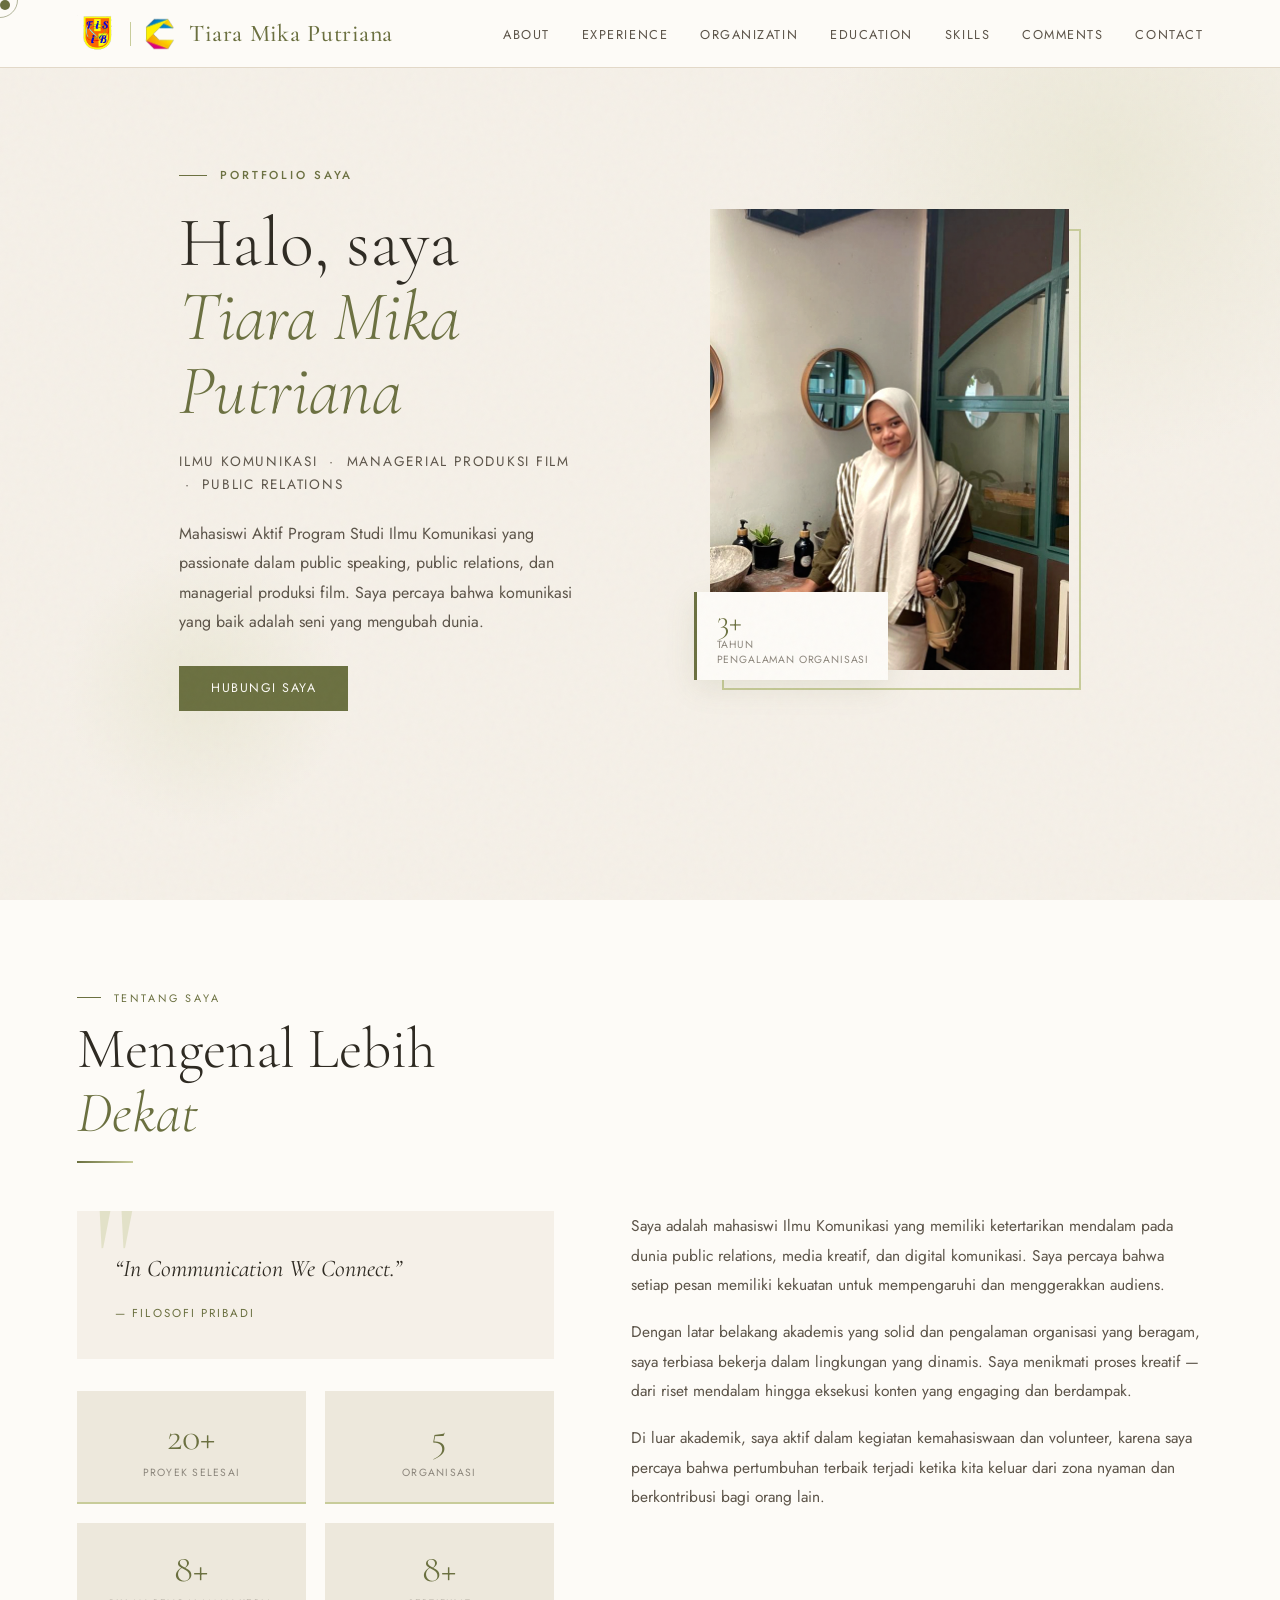
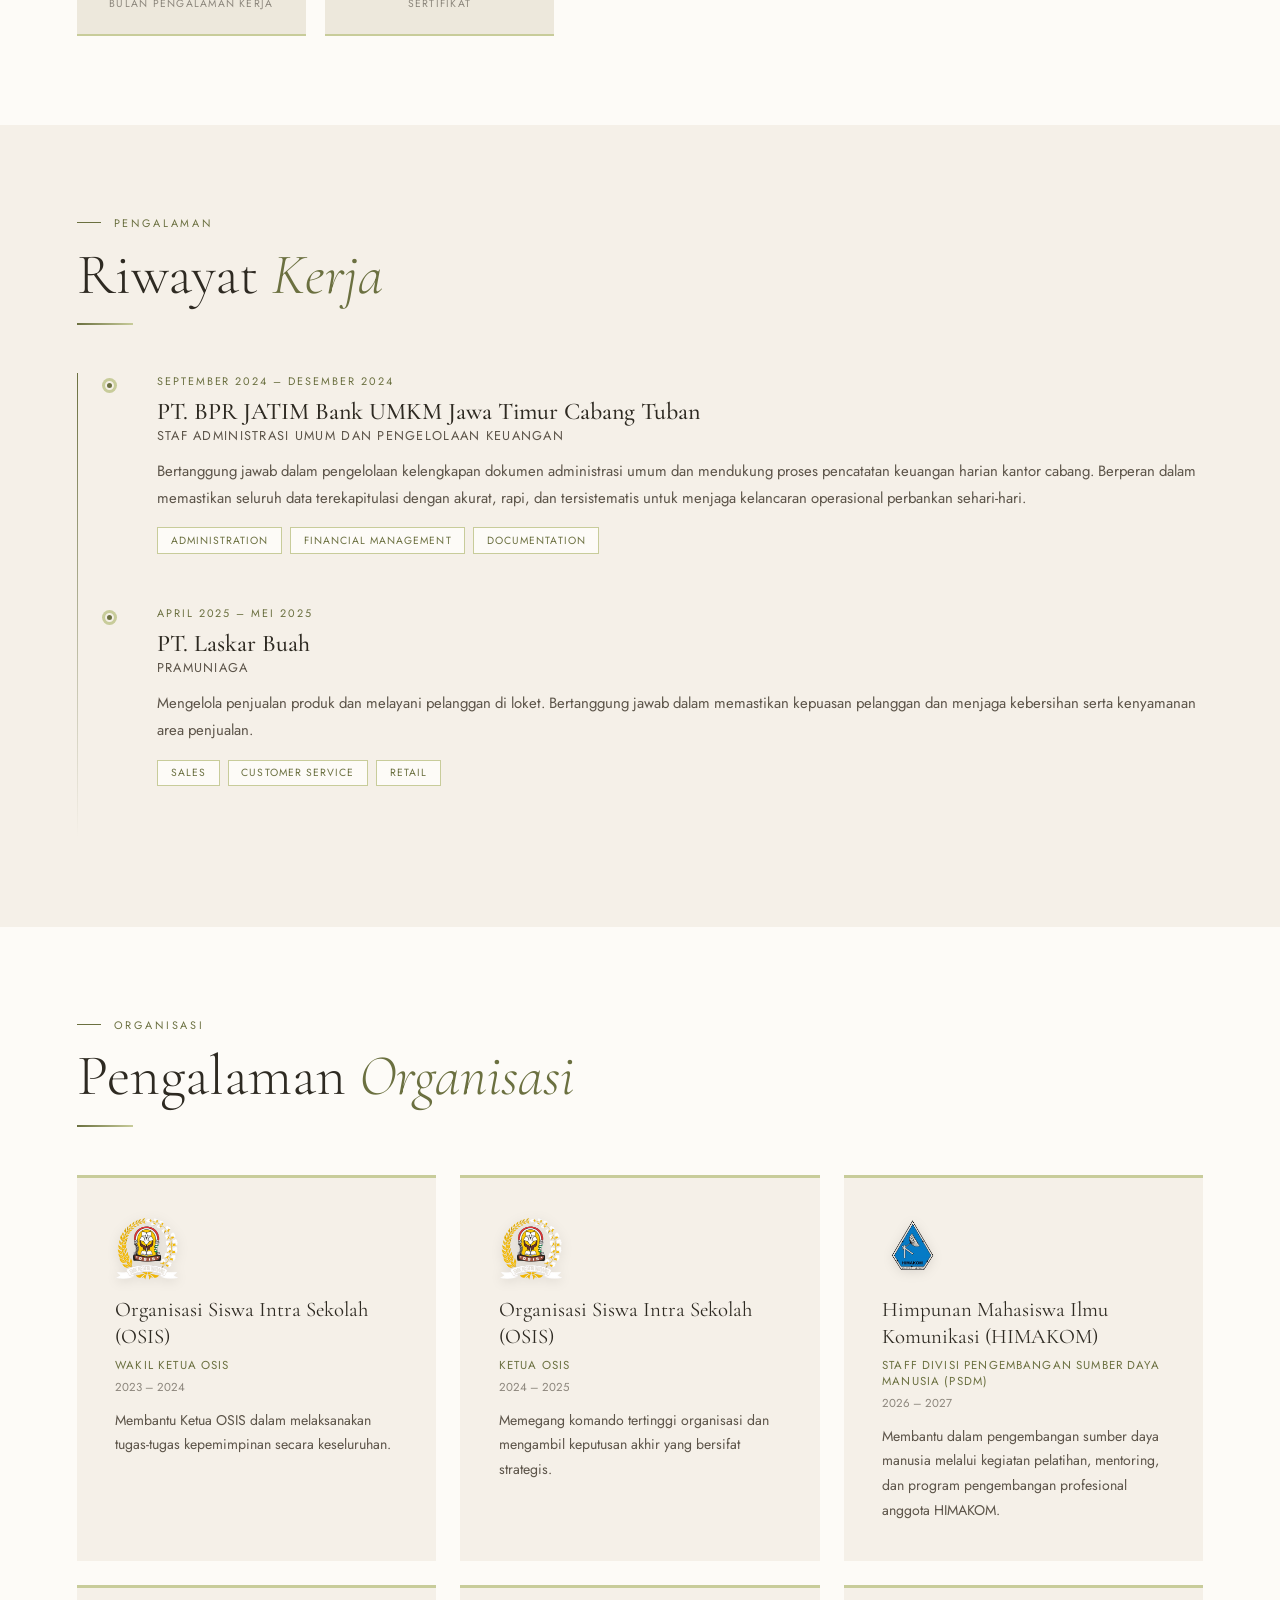
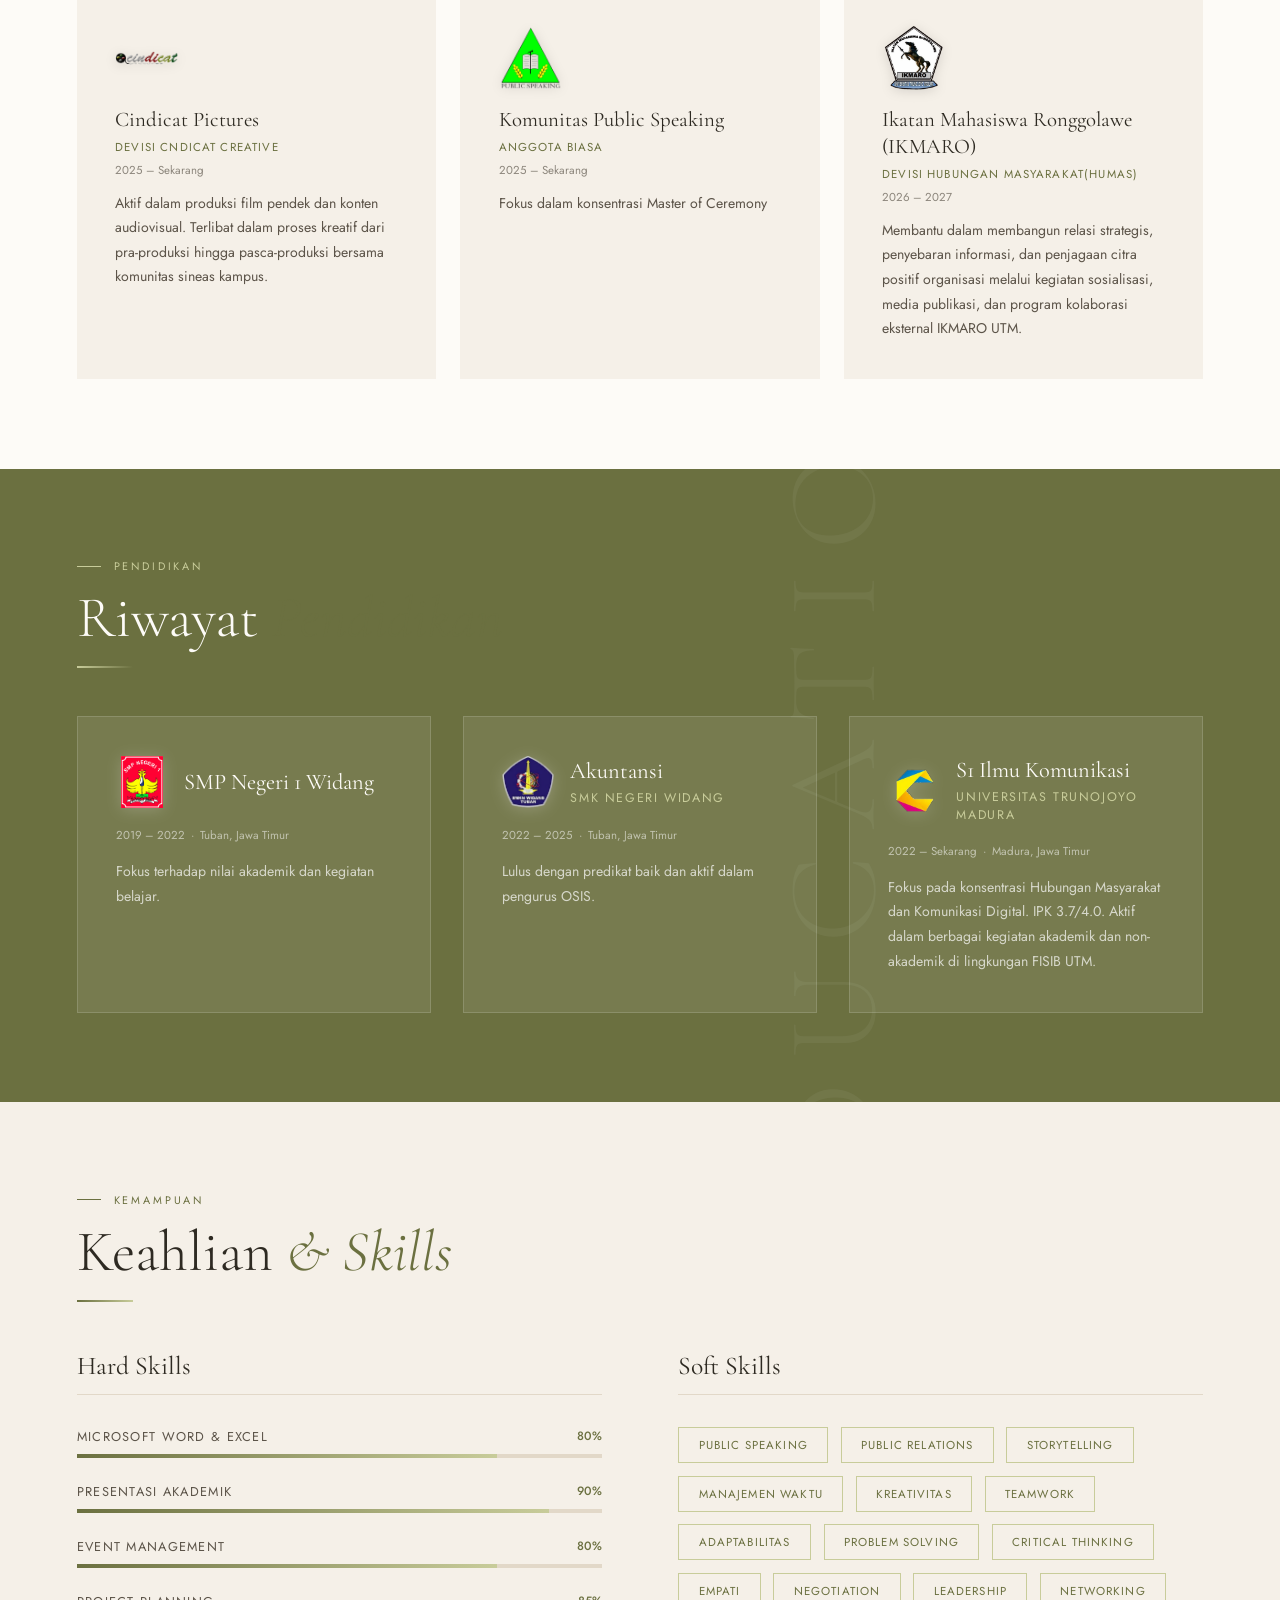
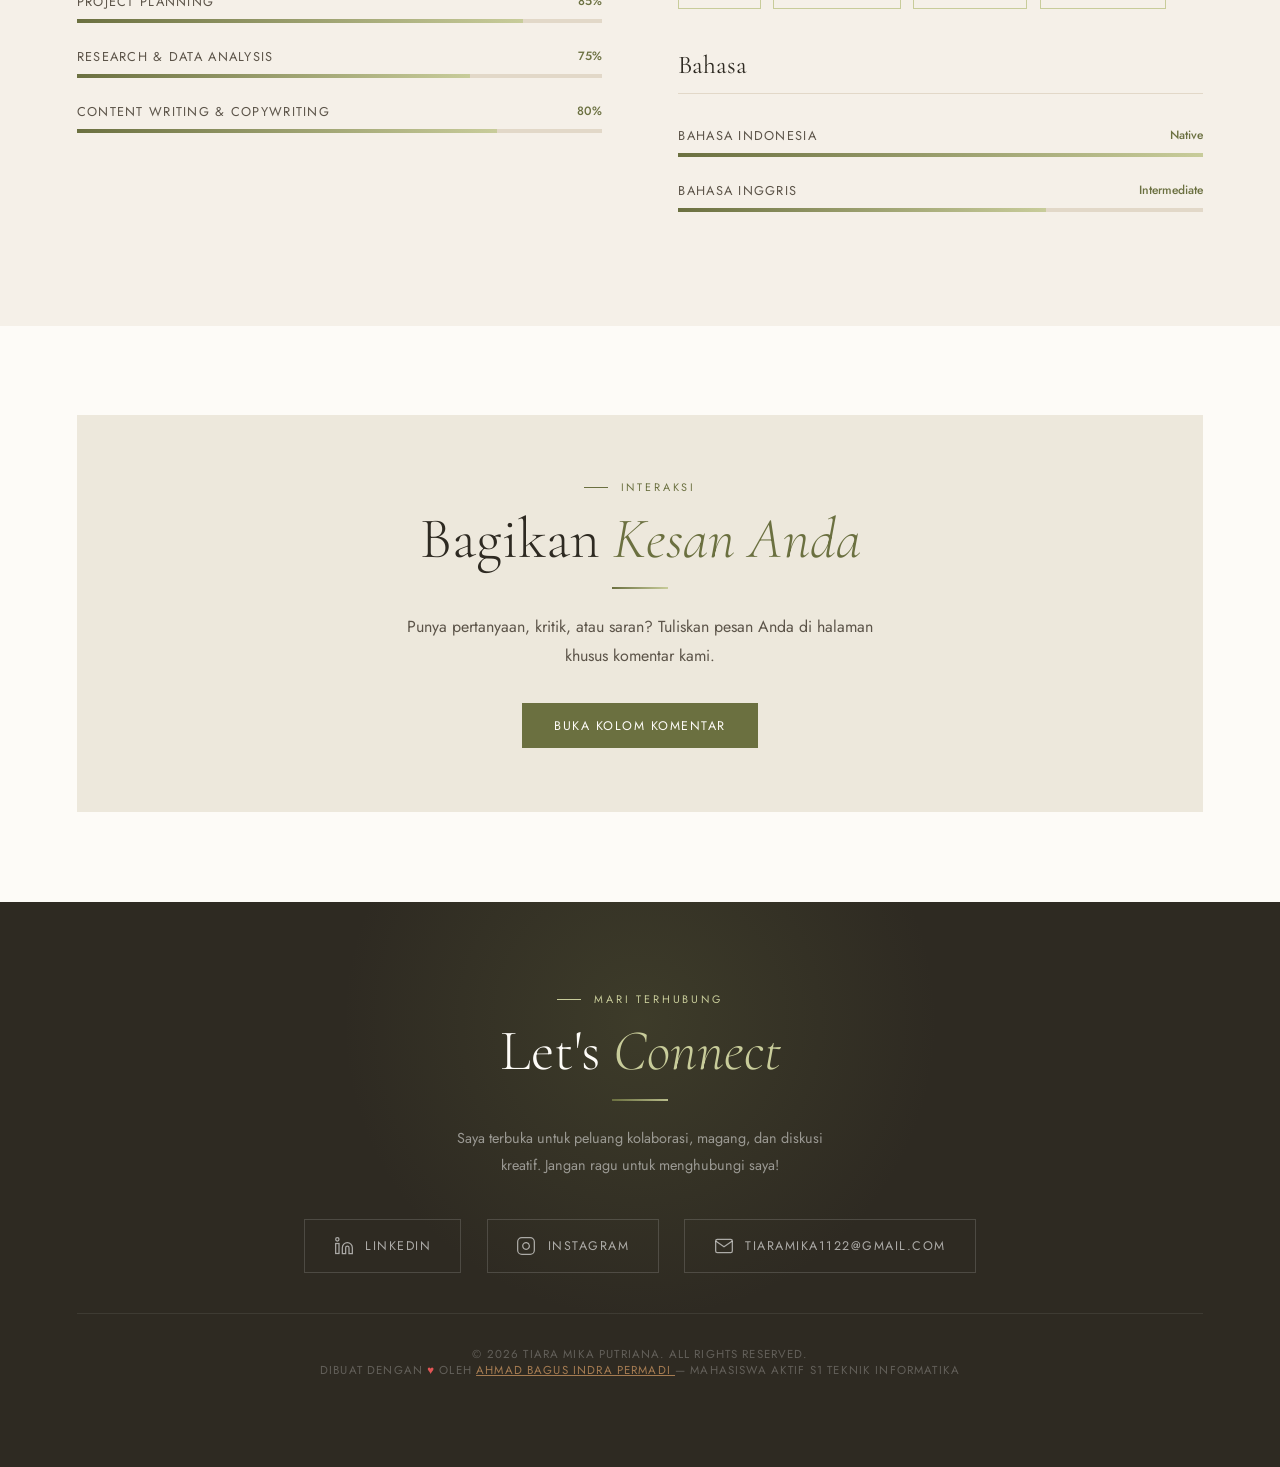
==== index.html @ c1984474 "Add files via upload" ====
<!DOCTYPE html>
<html lang="id">
<head>
  <meta charset="UTF-8">
  <meta name="viewport" content="width=device-width, initial-scale=1.0, viewport-fit=cover">
  <meta name="theme-color" content="#F5F0E8">
  <meta name="apple-mobile-web-app-capable" content="yes">
  <meta name="apple-mobile-web-app-status-bar-style" content="default">
  <meta name="description" content="Portfolio - Tiara Mika Putriana">
  <title>Tiara Mika Putriana — Portfolio</title>
  <link rel="preconnect" href="https://fonts.googleapis.com">
  <link href="https://fonts.googleapis.com/css2?family=Cormorant+Garamond:ital,wght@0,300;0,400;0,500;0,600;1,300;1,400&family=Jost:wght@300;400;500&display=swap" rel="stylesheet">
  <link rel="stylesheet" href="style.css">
  <style>
    /* iOS safe area insets */
    nav   { padding-left:  max(var(--px), env(safe-area-inset-left));
            padding-right: max(var(--px), env(safe-area-inset-right)); }
    #contact { padding-bottom: max(var(--space-xl), calc(var(--space-xl) + env(safe-area-inset-bottom))); }

    /* Use custom --vh for 100svh fallback on older iOS */
    #hero { min-height: calc(var(--vh, 1vh) * 100); }
    @supports (min-height: 100svh) { #hero { min-height: 100svh; } }
  </style>
  <style>
    /* ── Logo badge di navbar (fakultas + prodi) ── */
    .nav-brand {
      display: flex; align-items: center; gap: .8rem;
    }
    .nav-brand-logos {
      display: flex; align-items: center; gap: .5rem;
    }
    .nav-brand-logos img {
      height: 38px; width: auto; object-fit: contain;
    }
    .nav-logo-divider {
      width: 1px; height: 24px; background: var(--olive-pale); margin: 0 .2rem;
    }

    /* ── Org card logo override ── */
    .org-logo {
      width: 64px; height: 64px; object-fit: contain;
      margin-bottom: 1rem;
      filter: drop-shadow(0 2px 6px rgba(0,0,0,.12));
      transition: transform .3s;
    }
    .org-card:hover .org-logo { transform: scale(1.08) rotate(3deg); }

    /* ── Education header logos ── */
    .edu-header {
      display: flex; align-items: center; gap: 1rem; margin-bottom: 1.2rem;
    }
    .edu-logo {
      width: 52px; height: 52px; object-fit: contain; flex-shrink: 0;
      filter: drop-shadow(0 2px 8px rgba(255,255,255,.2));
    }
    .edu-header-text { flex: 1; }
  </style>
</head>
<body>

<!-- Custom Cursor -->
<div class="cursor" id="cursor"></div>
<div class="cursor-ring" id="cursorRing"></div>

<!-- Scroll Indicator -->
<div class="scroll-indicator" id="scrollInd">
  <div class="scroll-progress-track">
    <div class="scroll-progress-bar" id="scrollBar" style="height:0%"></div>
  </div>
  <span class="scroll-pct" id="scrollPct">0%</span>
</div>

<!-- ── Navbar ── -->
<nav id="navbar">
  <div class="nav-brand">
    <div class="nav-brand-logos">
      <img src="[data-uri]"    alt="FISIB"    title="Fakultas Ilmu Sosial dan Ilmu Budaya">
      <div class="nav-logo-divider"></div>
      <img src="[data-uri]" alt="Ilmu Komunikasi" title="Program Studi Ilmu Komunikasi">
    </div>
    <a class="nav-logo" href="#hero">Tiara Mika Putriana</a>
  </div>
  <ul class="nav-links" id="navLinks">
    <li><a href="#about" onclick="closeMenu()">About</a></li>
    <li><a href="#experience" onclick="closeMenu()">Experience</a></li>
    <li><a href="#organization" onclick="closeMenu()">Organizatin</a></li>
    <li><a href="#education" onclick="closeMenu()">Education</a></li>
    <li><a href="#skills" onclick="closeMenu()">Skills</a></li>
    <li><a href="comments.html">Comments</a></li> 
    <li><a href="#contact" onclick="closeMenu()">Contact</a></li>
  </ul>
  <div class="hamburger" id="hamburger" onclick="toggleMenu()">
    <span></span><span></span><span></span>
  </div>
</nav>

<!-- ── Hero ── -->
<section id="hero">
  <div class="hero-bg-circle"></div>
  <div class="hero-bg-circle"></div>

  <div class="hero-text">
    <p class="hero-eyebrow">Portfolio Saya</p>
    <h1 class="hero-name">Halo, saya<br><em>Tiara Mika Putriana</em></h1>
    <p class="hero-title">Ilmu Komunikasi &nbsp;&middot;&nbsp; Managerial Produksi Film &nbsp;&middot;&nbsp; Public Relations</p>
    <p class="hero-desc">
      Mahasiswi Aktif Program Studi Ilmu Komunikasi yang passionate dalam public speaking, public relations, dan managerial produksi film. Saya percaya bahwa komunikasi yang baik adalah seni yang mengubah dunia.
    </p>
    <div class="hero-cta">
      <a href="#contact" class="btn-primary"><span>Hubungi Saya</span></a>
    </div>
  </div>

  <div class="hero-image-wrap">
    <div class="hero-image-frame">
      <img src="tiara.jpeg" alt="Foto Profil Tiara" class="profile-photo"
            onerror="this.style.display='none'; document.getElementById('placeholder').style.display='flex'">
      <div class="profile-photo-placeholder" id="placeholder" style="display:none">
        <svg width="56" height="56" viewBox="0 0 24 24" fill="none" stroke="#6B7040" stroke-width="1">
          <path d="M20 21v-2a4 4 0 0 0-4-4H8a4 4 0 0 0-4 4v2"/>
          <circle cx="12" cy="7" r="4"/>
        </svg>
        <p>Foto Profil</p>
      </div>
      <div class="floating-badge">
        <div class="badge-num">3+</div>
        <div class="badge-text">Tahun<br>Pengalaman Organisasi</div>
      </div>
    </div>
  </div>
</section>

<!-- ── About ── -->
<section id="about">
  <div class="reveal">
    <p class="section-eyebrow">Tentang Saya</p>
    <h2 class="section-title">Mengenal Lebih<br><em>Dekat</em></h2>
    <div class="divider"></div>
  </div>
  <div class="about-grid reveal">
    <div class="about-visual">
      <div class="about-card">
        <blockquote>
          &ldquo;In Communication We Connect.&rdquo;
        </blockquote>
        <cite>&mdash; Filosofi Pribadi</cite>
      </div>
      <div class="about-stats">
        <div class="stat-item"><div class="num">20+</div><div class="lbl">Proyek Selesai</div></div>
        <div class="stat-item"><div class="num">5</div><div class="lbl">Organisasi</div></div>
        <div class="stat-item"><div class="num">8+</div><div class="lbl">Bulan Pengalaman Kerja</div></div>
        <div class="stat-item"><div class="num">8+</div><div class="lbl">Sertifikat</div></div>
      </div>
    </div>
    <div class="about-text">
      <p>Saya adalah mahasiswi Ilmu Komunikasi yang memiliki ketertarikan mendalam pada dunia public relations, media kreatif, dan digital komunikasi. Saya percaya bahwa setiap pesan memiliki kekuatan untuk mempengaruhi dan menggerakkan audiens.</p>
      <p>Dengan latar belakang akademis yang solid dan pengalaman organisasi yang beragam, saya terbiasa bekerja dalam lingkungan yang dinamis. Saya menikmati proses kreatif &mdash; dari riset mendalam hingga eksekusi konten yang engaging dan berdampak.</p>
      <p>Di luar akademik, saya aktif dalam kegiatan kemahasiswaan dan volunteer, karena saya percaya bahwa pertumbuhan terbaik terjadi ketika kita keluar dari zona nyaman dan berkontribusi bagi orang lain.</p>
    </div>
  </div>
</section>

<!-- ── Experience ── -->
<section id="experience">
  <p class="section-eyebrow reveal">Pengalaman</p>
  <h2 class="section-title reveal">Riwayat <em>Kerja</em></h2>
  <div class="divider reveal"></div>

  <div class="timeline">
    <div class="timeline-item">
      <div class="timeline-date">September 2024 &ndash; Desember 2024</div>
      <div class="timeline-company">PT. BPR JATIM Bank UMKM Jawa Timur Cabang Tuban</div>
      <div class="timeline-role">Staf Administrasi Umum dan Pengelolaan Keuangan</div>
      <div class="timeline-desc">Bertanggung jawab dalam pengelolaan kelengkapan dokumen administrasi umum dan mendukung proses pencatatan keuangan harian kantor cabang. Berperan dalam memastikan seluruh data terekapitulasi dengan akurat, rapi, dan tersistematis untuk menjaga kelancaran operasional perbankan sehari-hari.</div>
      <div class="timeline-tags">
        <span class="tag">Administration</span>
        <span class="tag">Financial Management</span>
        <span class="tag">Documentation</span>
      </div>
    </div>
    <div class="timeline-item">
      <div class="timeline-date">April 2025 &ndash; Mei 2025</div>
      <div class="timeline-company">PT. Laskar Buah</div>
      <div class="timeline-role">Pramuniaga</div>
      <div class="timeline-desc">Mengelola penjualan produk dan melayani pelanggan di loket. Bertanggung jawab dalam memastikan kepuasan pelanggan dan menjaga kebersihan serta kenyamanan area penjualan.</div>
      <div class="timeline-tags">
        <span class="tag">Sales</span>
        <span class="tag">Customer Service</span>
        <span class="tag">Retail</span>
      </div>
    </div>
  </div>
</section>

<!-- ── Organization ── -->
<section id="organization">
  <p class="section-eyebrow reveal">Organisasi</p>
  <h2 class="section-title reveal">Pengalaman <em>Organisasi</em></h2>
  <div class="divider reveal"></div>
  <div class="org-grid">

    <div class="org-card">
      <img class="org-logo" src="OSIS.png">
      <div class="org-name">Organisasi Siswa Intra Sekolah (OSIS)</div>
      <div class="org-pos">Wakil Ketua OSIS</div>
      <div class="org-year">2023 &ndash; 2024</div>
      <div class="org-desc">Membantu Ketua OSIS dalam melaksanakan tugas-tugas kepemimpinan secara keseluruhan.</div>
    </div>

    <div class="org-card">
      <img class="org-logo" src="OSIS.png">
      <div class="org-name">Organisasi Siswa Intra Sekolah (OSIS)</div>
      <div class="org-pos">Ketua OSIS</div>
      <div class="org-year">2024 &ndash; 2025</div>
      <div class="org-desc">Memegang komando tertinggi organisasi dan mengambil keputusan akhir yang bersifat strategis.</div>
    </div>

    <div class="org-card">
      <img class="org-logo" src="[data-uri]" alt="Logo HIMAKOM">
      <div class="org-name">Himpunan Mahasiswa Ilmu Komunikasi (HIMAKOM)</div>
      <div class="org-pos">Staff Divisi Pengembangan Sumber Daya Manusia (PSDM)</div>
      <div class="org-year">2026 &ndash; 2027</div>
      <div class="org-desc">Membantu dalam pengembangan sumber daya manusia melalui kegiatan pelatihan, mentoring, dan program pengembangan profesional anggota HIMAKOM.</div>
    </div>

    <div class="org-card">
      <img class="org-logo" src="[data-uri]" alt="Logo Cindicat Pictures">
      <div class="org-name">Cindicat Pictures</div>
      <div class="org-pos">Devisi Cndicat Creative</div>
      <div class="org-year">2025 &ndash; Sekarang</div>
      <div class="org-desc">Aktif dalam produksi film pendek dan konten audiovisual. Terlibat dalam proses kreatif dari pra-produksi hingga pasca-produksi bersama komunitas sineas kampus.</div>
    </div>

    <div class="org-card">
      <img class="org-logo" src="[data-uri]" alt="Logo Public Speaking">
      <div class="org-name">Komunitas Public Speaking</div>
      <div class="org-pos">Anggota Biasa</div>
      <div class="org-year">2025 &ndash; Sekarang</div>
      <div class="org-desc">Fokus dalam konsentrasi Master of Ceremony</div>
    </div>

    <div class="org-card">
      <img class="org-logo" src="ikamro.png">
      <div class="org-name">Ikatan Mahasiswa Ronggolawe (IKMARO)</div>
      <div class="org-pos">Devisi Hubungan Masyarakat(HUMAS)</div>
      <div class="org-year">2026 &ndash; 2027</div>
      <div class="org-desc">Membantu dalam membangun relasi strategis, penyebaran informasi, dan penjagaan citra positif organisasi melalui kegiatan sosialisasi, media publikasi, dan program kolaborasi eksternal IKMARO UTM.</div>
    </div>


  </div>
</section>

<!-- ── Education ── -->
<section id="education">
  <p class="section-eyebrow reveal">Pendidikan</p>
  <h2 class="section-title reveal">Riwayat <em>Pendidikan</em></h2>
  <div class="divider reveal"></div>
  <div class="edu-grid reveal">

    <!-- S1 UTM — with both logos -->
    <div class="edu-card">
      <div class="edu-header">
        <img class="edu-logo" src="SMP 1 WIDANG.png">
        <div class="edu-header-text">
          <div class="edu-degree"></div>
          <div class="edu-degree">SMP Negeri 1 Widang</div>
        </div>
      </div>
      <div class="edu-year">2019 &ndash; 2022 &nbsp;&middot;&nbsp; Tuban, Jawa Timur</div>
      <div class="edu-desc">Fokus terhadap nilai akademik dan kegiatan belajar.</div>
    </div>

    <div class="edu-card">
      <div class="edu-header">
        <img class="edu-logo" src="SMK WIDANG.png">
        <div class="edu-header-text">
          <div class="edu-degree">Akuntansi</div>
          <div class="edu-school">SMK Negeri Widang</div>
        </div>
      </div>
      <div class="edu-year">2022 &ndash; 2025 &nbsp;&middot;&nbsp; Tuban, Jawa Timur</div>
      <div class="edu-desc">Lulus dengan predikat baik dan aktif dalam pengurus OSIS.</div>
    </div>

    <div class="edu-card">
      <div class="edu-header">
        <!-- <img class="edu-logo" src="[data-uri]"     alt="Logo FISIB"> -->
        <img class="edu-logo" src="[data-uri]" alt="Logo Ilmu Komunikasi">
        <div class="edu-header-text">
          <div class="edu-degree">S1 Ilmu Komunikasi</div>
          <div class="edu-school">Universitas Trunojoyo Madura</div>
        </div>
      </div>
      <div class="edu-year">2022 &ndash; Sekarang &nbsp;&middot;&nbsp; Madura, Jawa Timur</div>
      <div class="edu-desc">Fokus pada konsentrasi Hubungan Masyarakat dan Komunikasi Digital. IPK 3.7/4.0. Aktif dalam berbagai kegiatan akademik dan non-akademik di lingkungan FISIB UTM.</div>
    </div>
  </div>
</section>

<!-- ── Skills ── -->
<section id="skills">
  <p class="section-eyebrow reveal">Kemampuan</p>
  <h2 class="section-title reveal">Keahlian <em>&amp; Skills</em></h2>
  <div class="divider reveal"></div>
  <div class="skills-wrapper reveal">
    <div class="skills-group">
      <h3>Hard Skills</h3>
      <div class="skill-item">
        <div class="skill-header"><span class="skill-name">Microsoft Word &amp; Excel</span><span class="skill-pct">80%</span></div>
        <div class="skill-bar"><div class="skill-fill" data-w="80"></div></div>
      </div>
      <div class="skill-item">
        <div class="skill-header"><span class="skill-name">Presentasi akademik</span><span class="skill-pct">90%</span></div>
        <div class="skill-bar"><div class="skill-fill" data-w="90"></div></div>
      </div>
      <div class="skill-item">
        <div class="skill-header"><span class="skill-name">Event Management</span><span class="skill-pct">80%</span></div>
        <div class="skill-bar"><div class="skill-fill" data-w="80"></div></div>
      </div>
      <div class="skill-item">
        <div class="skill-header"><span class="skill-name">Project Planning</span><span class="skill-pct">85%</span></div>
        <div class="skill-bar"><div class="skill-fill" data-w="85"></div></div>
      </div>
      <div class="skill-item">
        <div class="skill-header"><span class="skill-name">Research &amp; Data Analysis</span><span class="skill-pct">75%</span></div>
        <div class="skill-bar"><div class="skill-fill" data-w="75"></div></div>
      </div>
      <div class="skill-item">
        <div class="skill-header"><span class="skill-name">Content Writing &amp; Copywriting</span><span class="skill-pct">80%</span></div>
        <div class="skill-bar"><div class="skill-fill" data-w="80"></div></div>
      </div>
    </div>
    <div class="skills-group">
      <h3>Soft Skills</h3>
      <div class="soft-skills">
        <span class="soft-tag">Public Speaking</span>
        <span class="soft-tag">Public Relations</span>
        <span class="soft-tag">Storytelling</span>
        <span class="soft-tag">Manajemen Waktu</span>
        <span class="soft-tag">Kreativitas</span>
        <span class="soft-tag">Teamwork</span>
        <span class="soft-tag">Adaptabilitas</span>
        <span class="soft-tag">Problem Solving</span>
        <span class="soft-tag">Critical Thinking</span>
        <span class="soft-tag">Empati</span>
        <span class="soft-tag">Negotiation</span>
        <span class="soft-tag">Leadership</span>
        <span class="soft-tag">Networking</span>
      </div>
      <div style="margin-top:2.5rem">
        <h3>Bahasa</h3>
        <div class="skill-item">
          <div class="skill-header"><span class="skill-name">Bahasa Indonesia</span><span class="skill-pct">Native</span></div>
          <div class="skill-bar"><div class="skill-fill" data-w="100"></div></div>
        </div>
        <div class="skill-item">
          <div class="skill-header"><span class="skill-name">Bahasa Inggris</span><span class="skill-pct">Intermediate</span></div>
          <div class="skill-bar"><div class="skill-fill" data-w="70"></div></div>
        </div>
        <!-- <div class="skill-item">
          <div class="skill-header"><span class="skill-name">Bahasa Madura</span><span class="skill-pct">Native</span></div>
          <div class="skill-bar"><div class="skill-fill" data-w="100"></div></div>
        </div> -->
      </div>
    </div>
  </div>
</section>

<section class="comments-cta-section reveal">
  <div style="text-align: center; padding: var(--space-lg) var(--px); background: var(--ivory);">
    <p class="section-eyebrow" style="justify-content: center;">Interaksi</p>
    <h2 class="section-title">Bagikan <em>Kesan Anda</em></h2>
    <div class="divider" style="margin: 0 auto 1.5rem auto;"></div>
    <p style="color: var(--text-mid); max-width: 48ch; margin: 0 auto 2rem auto; line-height: 1.8;">
      Punya pertanyaan, kritik, atau saran? Tuliskan pesan Anda di halaman khusus komentar kami.
    </p>
    <a href="comments.html" class="btn-primary" style="display: inline-flex; margin: 0 auto;">
      <span>Buka Kolom Komentar</span>
    </a>
  </div>
</section>

<!-- ── Contact ── -->
<section id="contact">
  <p class="section-eyebrow reveal contact-eyebrow" style="justify-content:center">Mari Terhubung</p>
  <h2 class="section-title reveal" style="text-align:center">Let&#39;s <em>Connect</em></h2>
  <div class="divider" style="margin:0 auto 1.5rem"></div>
  <p class="contact-sub reveal">
    Saya terbuka untuk peluang kolaborasi, magang, dan diskusi kreatif. Jangan ragu untuk menghubungi saya!
  </p>

  <div class="social-links reveal">
    <a href="https://www.linkedin.com/in/tiara-mika-putriana-62969a385?utm_source=share_via&utm_content=profile&utm_medium=member_android" target="_blank" class="social-link">
      <svg width="20" height="20" viewBox="0 0 24 24" fill="none" stroke="currentColor" stroke-width="1.5">
        <path d="M16 8a6 6 0 0 1 6 6v7h-4v-7a2 2 0 0 0-2-2 2 2 0 0 0-2 2v7h-4v-7a6 6 0 0 1 6-6z"/>
        <rect x="2" y="9" width="4" height="12"/><circle cx="4" cy="4" r="2"/>
      </svg>
      LinkedIn
    </a>
    <a href="https://www.instagram.com/tiaramikap?igsh=cTF4ODQwbWV1eDQ3" target="_blank" class="social-link">
      <svg width="20" height="20" viewBox="0 0 24 24" fill="none" stroke="currentColor" stroke-width="1.5">
        <rect x="2" y="2" width="20" height="20" rx="5" ry="5"/>
        <path d="M16 11.37A4 4 0 1 1 12.63 8 4 4 0 0 1 16 11.37z"/>
        <line x1="17.5" y1="6.5" x2="17.51" y2="6.5"/>
      </svg>
      Instagram
    </a>
    <a href="mailto:tiaramika1122@gmail.com" class="social-link">
      <svg width="20" height="20" viewBox="0 0 24 24" fill="none" stroke="currentColor" stroke-width="1.5">
        <path d="M4 4h16c1.1 0 2 .9 2 2v12c0 1.1-.9 2-2 2H4c-1.1 0-2-.9-2-2V6c0-1.1.9-2 2-2z"/>
        <polyline points="22,6 12,13 2,6"/>
      </svg>
      tiaramika1122@gmail.com
    </a>
  </div>

<div class="footer-line">
  <p>&copy; 2026 Tiara Mika Putriana. All rights reserved.</p>
  <p>
    Dibuat dengan <span style="color: #e25555;">&hearts;</span> oleh 
    <a href="https://ahmad-bagus-indra-permadi-portofoli.vercel.app/" target="_blank" rel="noopener noreferrer" style="color: var(--accent); text-decoration: underline;">
      Ahmad Bagus Indra Permadi
    </a> 
    — Mahasiswa Aktif S1 Teknik Informatika
  </p>
</div>
</section>

<script src="main.js"></script>
</body>
</html>
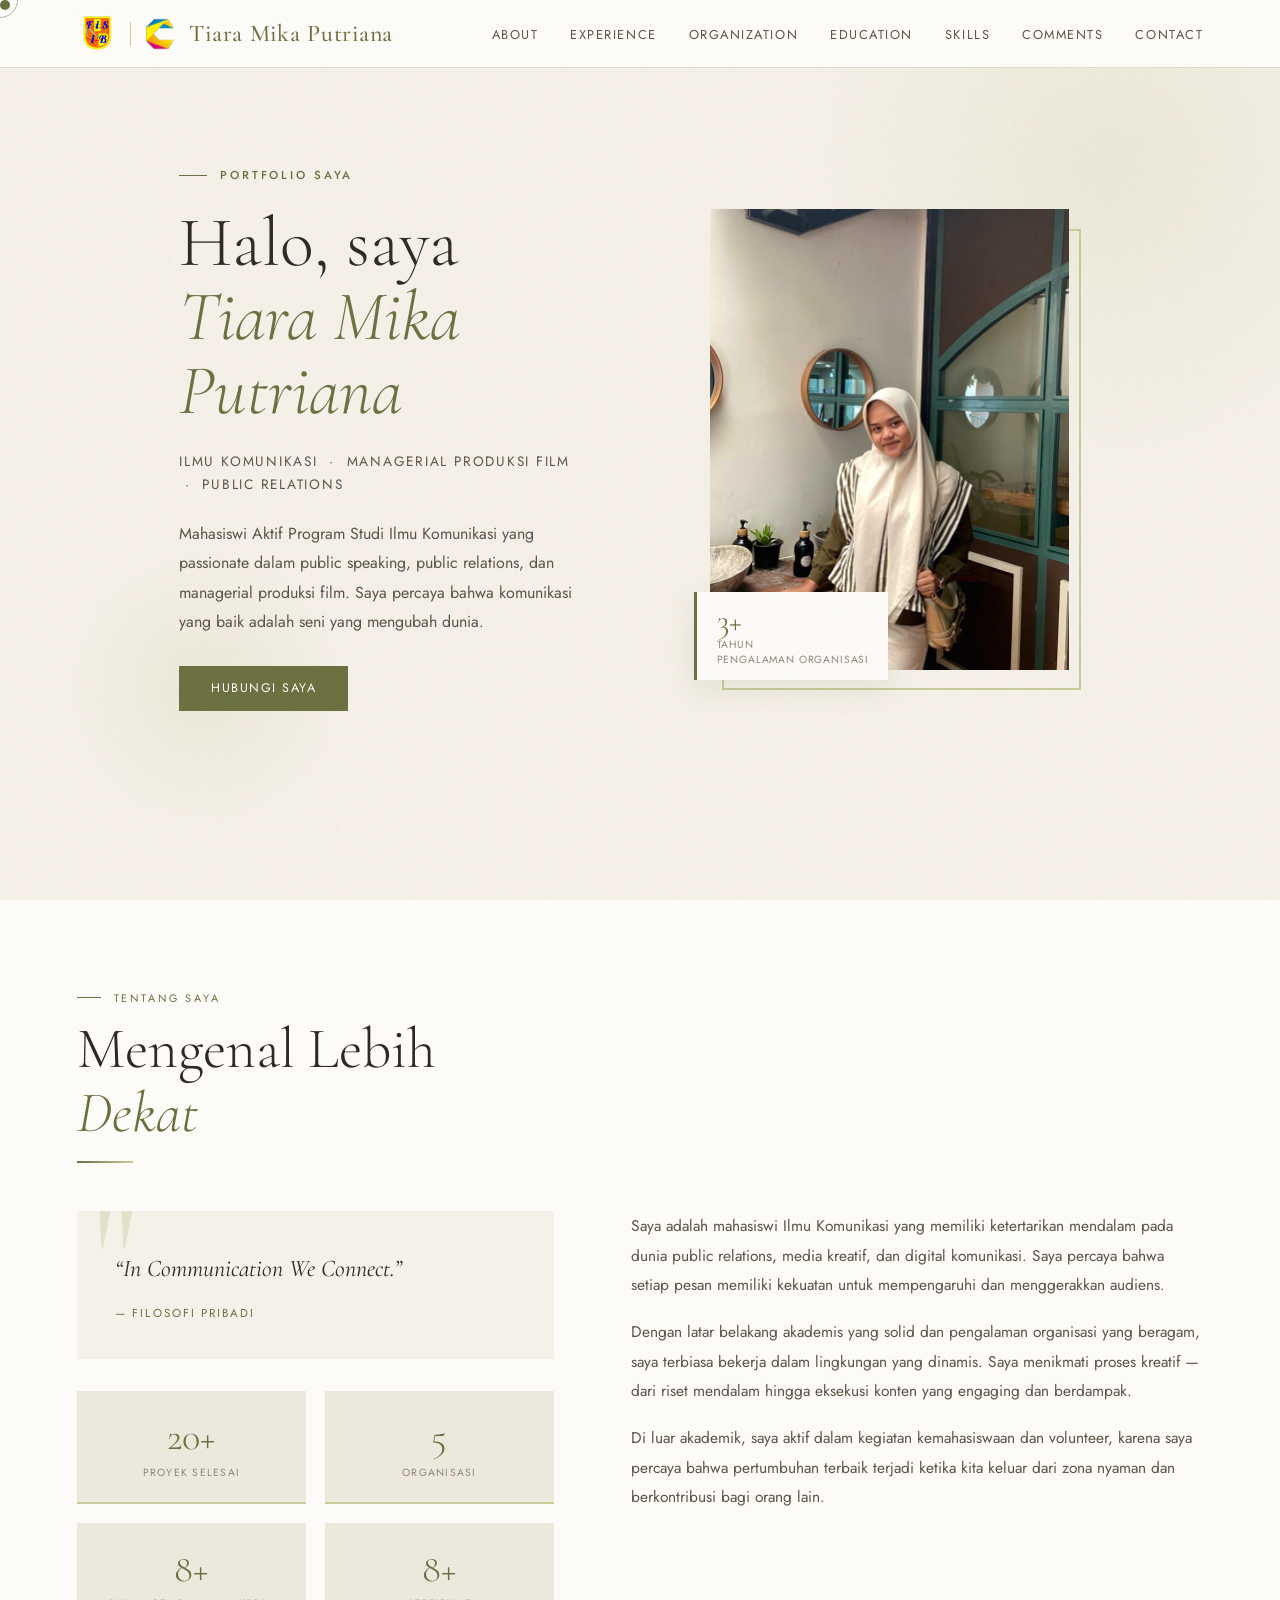
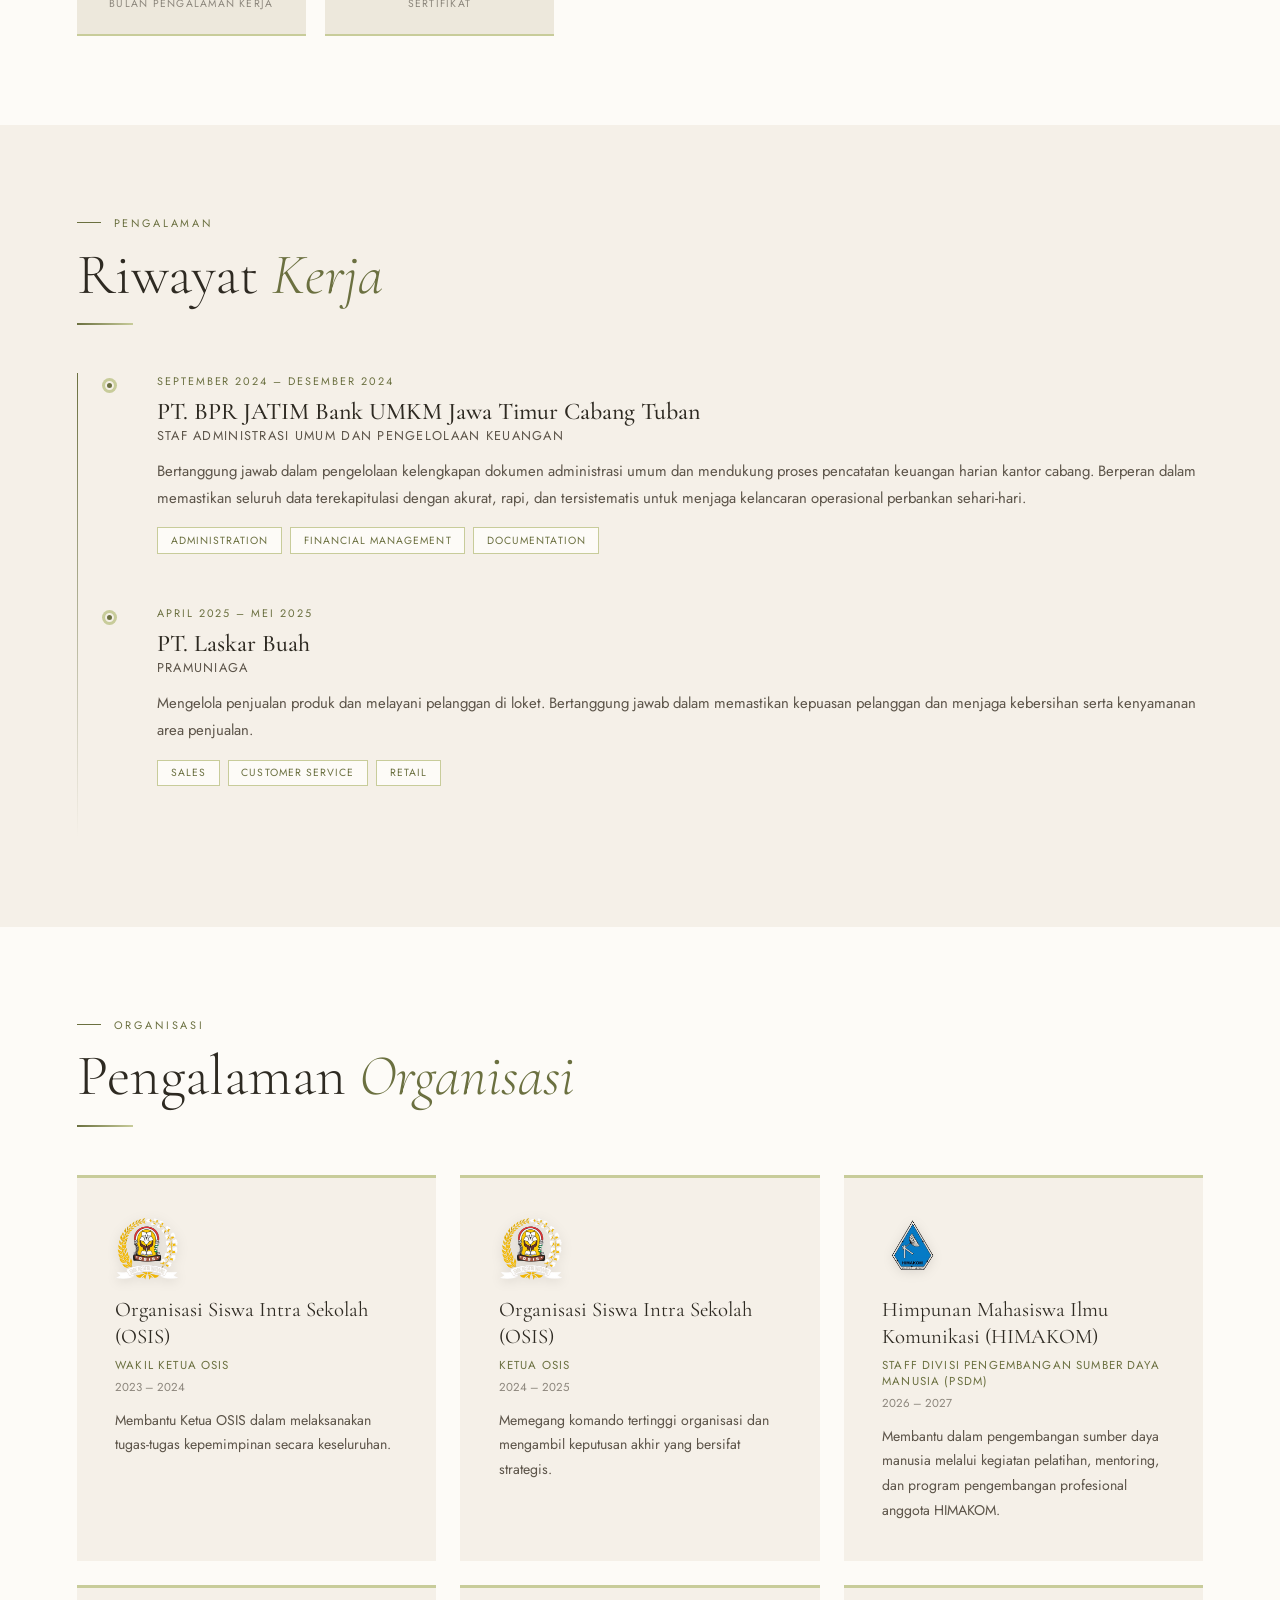
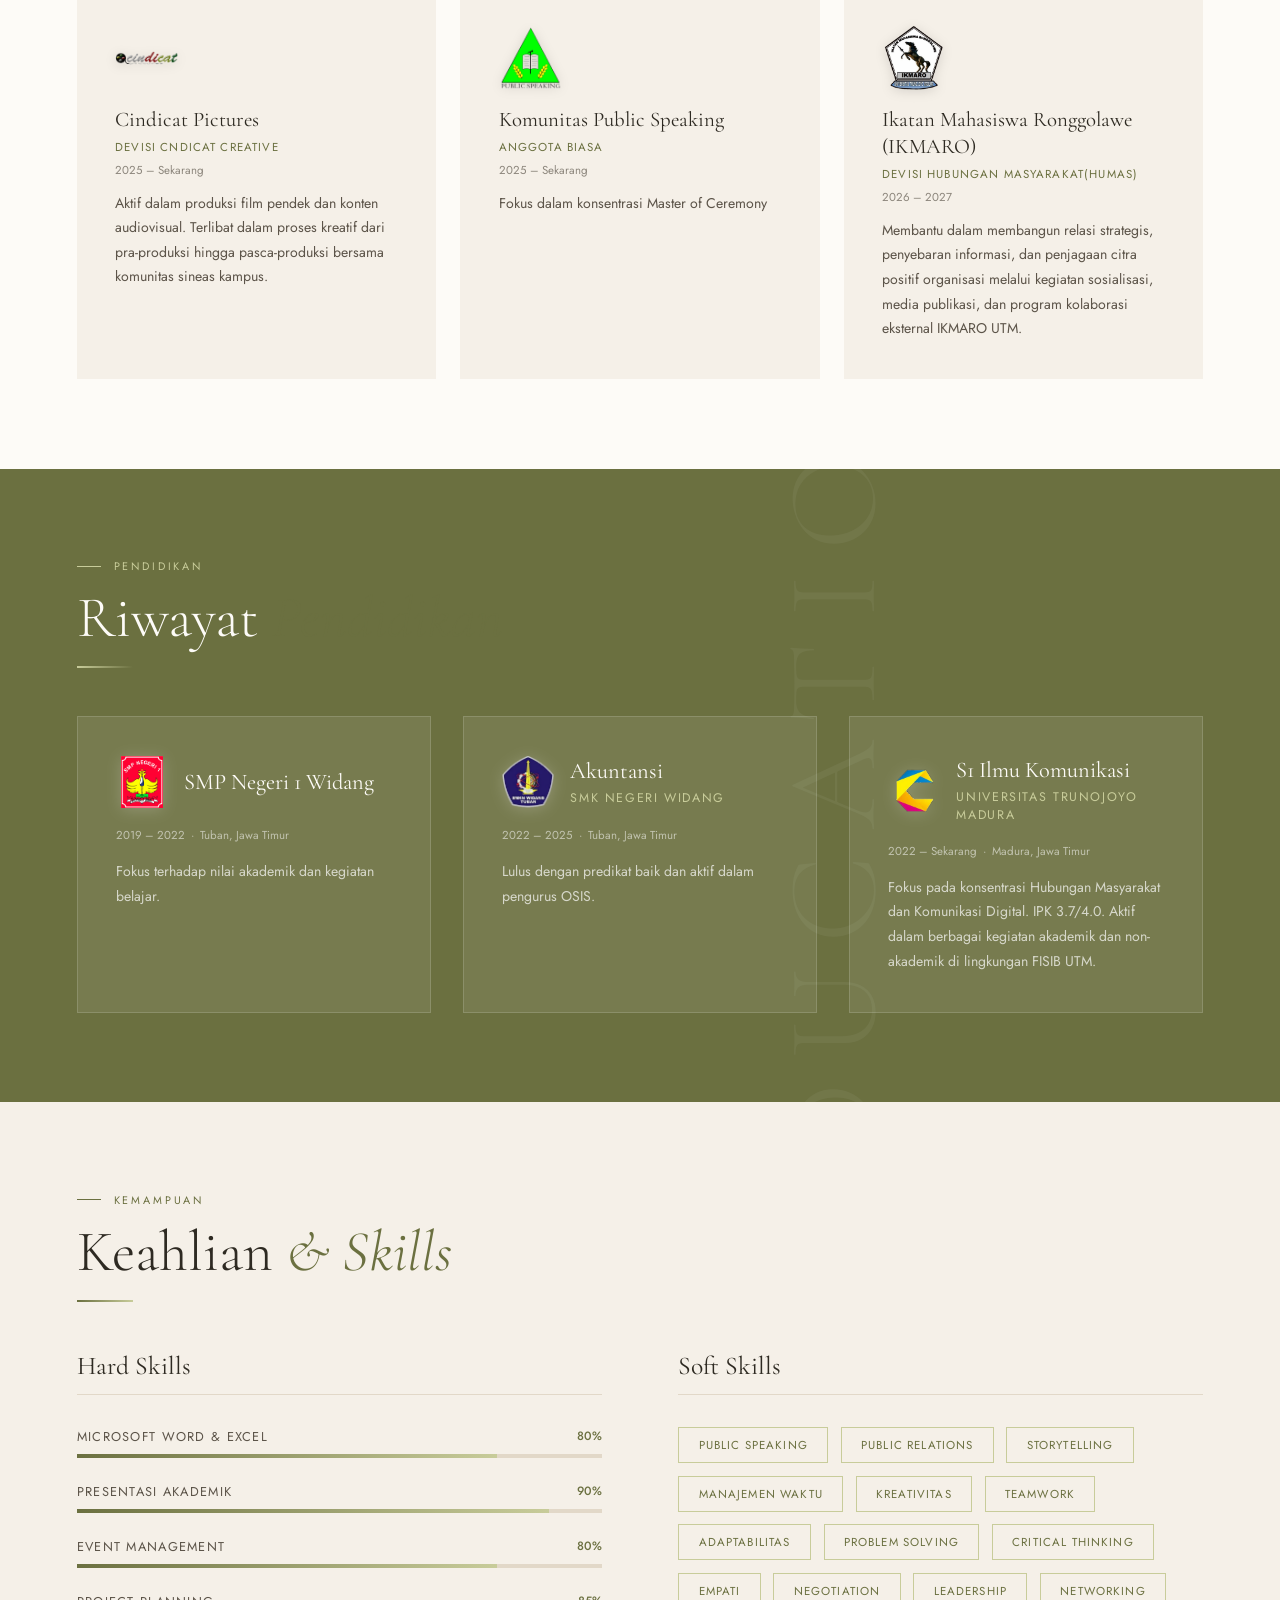
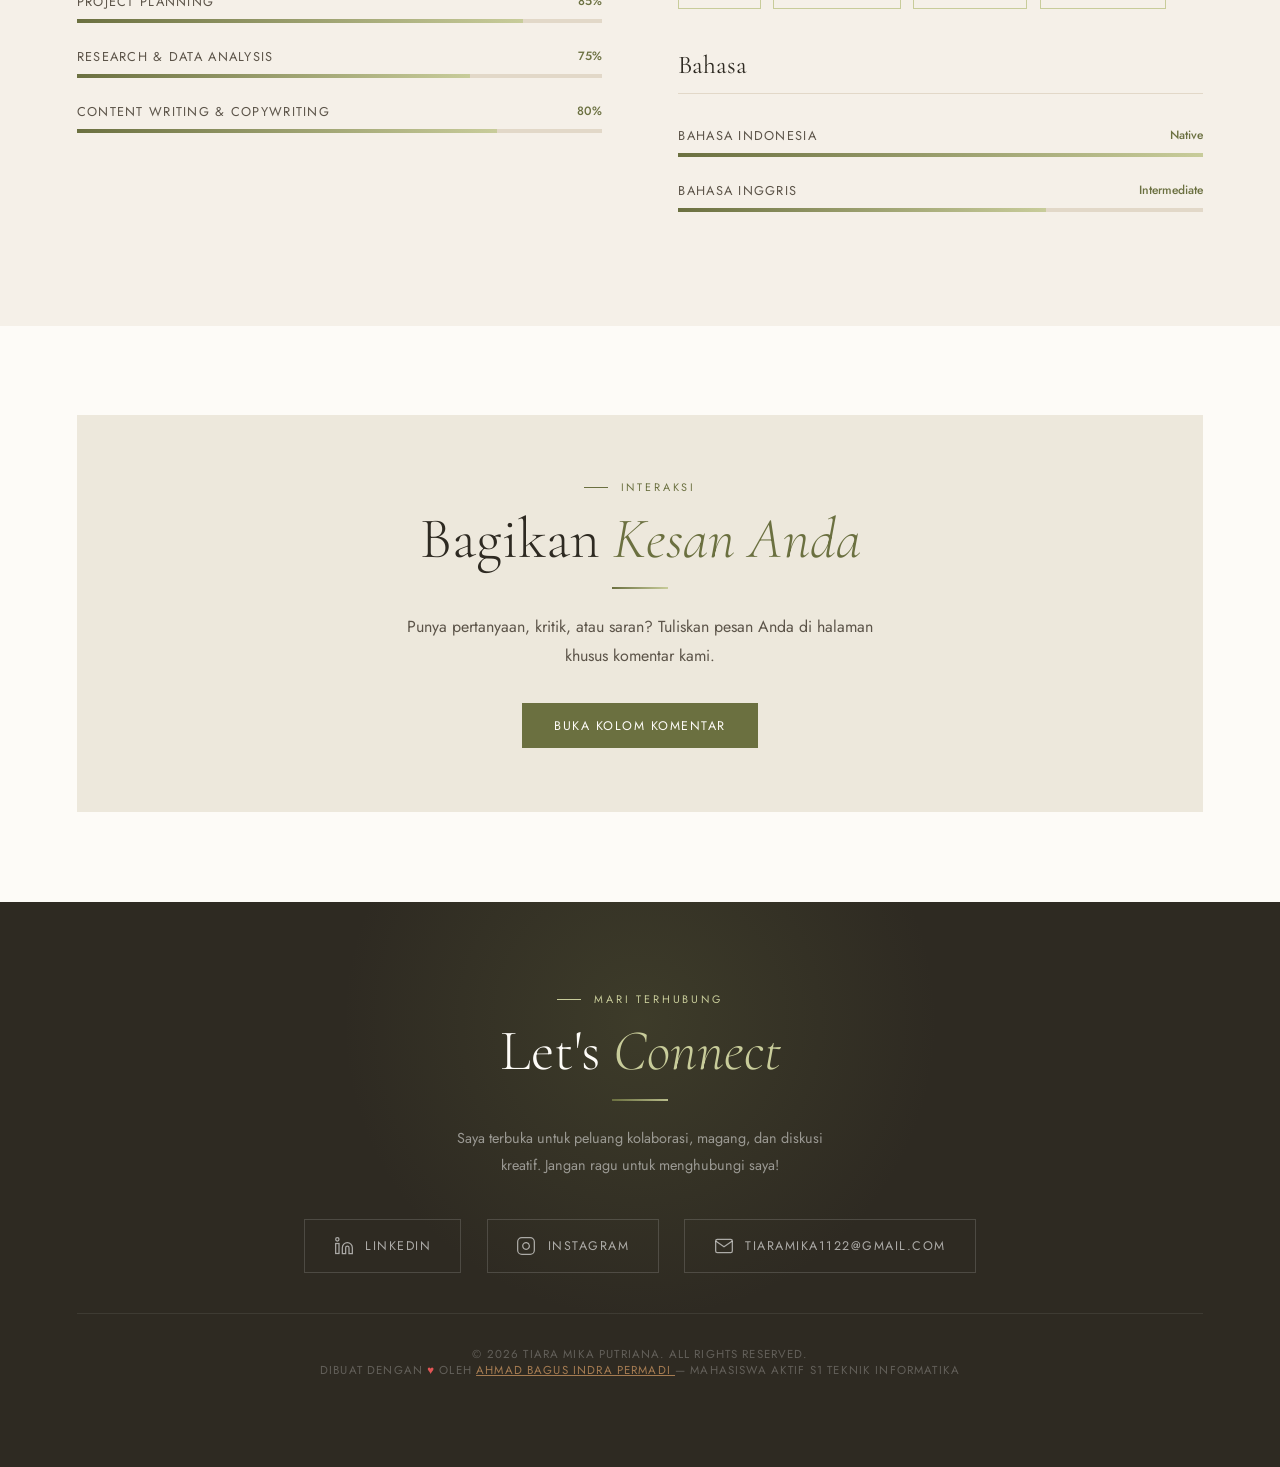
==== commit 3e2c7b90: "d" ====
--- a/index.html
+++ b/index.html
@@ -55,6 +55,7 @@
     }
     .edu-header-text { flex: 1; }
   </style>
+  <link rel="icon" type="image/png" href="logo.png">
 </head>
 <body>
 
@@ -83,7 +84,7 @@
   <ul class="nav-links" id="navLinks">
     <li><a href="#about" onclick="closeMenu()">About</a></li>
     <li><a href="#experience" onclick="closeMenu()">Experience</a></li>
-    <li><a href="#organization" onclick="closeMenu()">Organizatin</a></li>
+    <li><a href="#organization" onclick="closeMenu()">Organization</a></li>
     <li><a href="#education" onclick="closeMenu()">Education</a></li>
     <li><a href="#skills" onclick="closeMenu()">Skills</a></li>
     <li><a href="comments.html">Comments</a></li> 
@@ -426,7 +427,7 @@
   </p>
 </div>
 </section>
-
-<script src="main.js"></script>
+    <!-- Memanggil script utama untuk animasi kursor dan bunga -->
+    <script src="main.js" defer></script>
 </body>
-</html>+</html>
--- a/style.css
+++ b/style.css
@@ -85,22 +85,21 @@
 .cursor-ring.active { opacity: .15; transform: translate(-50%,-50%) scale(1.6); }
 
 /* ── Navbar ─────────────────────────────────────── */
-/* ── Navbar ─────────────────────────────────────── */
 nav {
   position: fixed; top: 0; width: 100%; z-index: 200;
-  padding: 0 var(--px); /* Dibuat 0 agar tinggi tidak bertambah, flexbox otomatis menengahkan isi */
+  padding: 0 var(--px); 
   display: flex; justify-content: space-between; align-items: center;
   gap: 1rem;
   backdrop-filter: blur(16px) saturate(1.4);
   -webkit-backdrop-filter: blur(16px) saturate(1.4);
-  background: rgba(253,251,247,0.98); /* Lebih solid agar menu tidak terlihat membayang dari belakang */
+  background: rgba(253,251,247,0.98); 
   border-bottom: 1px solid var(--sand-light);
   transition: box-shadow .4s, background .4s;
-  height: var(--nav-h); /* Gunakan height pasti, bukan min-height */
+  height: var(--nav-h); 
 }
 nav.scrolled {
   box-shadow: 0 4px 24px rgba(107,112,64,.08);
-  background: rgba(253,251,247,1); /* Warna solid penuh saat di-scroll */
+  background: rgba(253,251,247,1); 
 }
 
 /* Nav brand (logos + name) */
@@ -155,7 +154,6 @@
   justify-content: center; gap: 5px;
   cursor: pointer; padding: .4rem;
   z-index: 201; flex-shrink: 0;
-  /* Larger tap target */
   min-width: 44px; min-height: 44px;
   align-items: center;
 }
@@ -168,7 +166,7 @@
 .hamburger.open span:nth-child(2) { opacity: 0; transform: scaleX(0); }
 .hamburger.open span:nth-child(3) { transform: translateY(-6.5px) rotate(-45deg); }
 
-/* ── Mobile Nav — Slide-in Panel (below navbar, auto height) ── */
+/* ── Mobile Nav — Slide-in Panel ── */
 @media (max-width: 860px) {
 
   .nav-links {
@@ -282,13 +280,13 @@
   }
 
   .hamburger { display: flex; }
-  nav { padding: 0 var(--px); } /* Pastikan padding vertikal tetap 0 di tampilan mobile */
+  nav { padding: 0 var(--px); } 
   .nav-logo { font-size: clamp(.88rem, 4vw, 1.15rem); max-width: 18ch; }
 }
 
 /* ── Hero ───────────────────────────────────────── */
 #hero {
-  min-height: 100svh; /* svh = safe viewport height (iOS safe area) */
+  min-height: 100svh; 
   display: grid; grid-template-columns: 1fr 1fr;
   align-items: center;
   background: var(--cream);
@@ -774,10 +772,10 @@
   writing-mode: vertical-rl;
 }
 
-/* ── Floating Petals ────────────────────────────── */
+/* ── Floating Petals (DIPERBARUI: z-index = 99) ── */
 .petal {
   position: fixed; pointer-events: none; opacity: 0;
-  animation: petalFall linear infinite; z-index: 2;
+  animation: petalFall linear infinite; z-index: 99;
 }
 
 /* ── Keyframes ──────────────────────────────────── */
@@ -927,174 +925,4 @@
   #hero { min-height: auto; grid-template-columns: 1fr 1fr; }
   .hero-text, .hero-image-wrap { opacity: 1 !important; transform: none !important; }
   #contact { background: var(--text-dark) !important; -webkit-print-color-adjust: exact; }
-}
-
-/* ── Dedicated Comments Page Layout ───────────────── */
-.comments-page-container {
-  display: grid;
-  grid-template-columns: 1fr;
-  gap: var(--space-md);
-  align-items: start;
-}
-
-@media (min-width: 768px) {
-  .comments-page-container {
-    grid-template-columns: 1fr 1.4fr; /* Form di kiri, daftar komentar lebih lebar di kanan */
-    gap: var(--space-lg);
-  }
-}
-
-.comment-block-title {
-  font-family: 'Cormorant Garamond', serif;
-  font-size: 1.4rem;
-  color: var(--text-dark);
-  margin-bottom: 1.5rem;
-  font-weight: 500;
-  letter-spacing: 0.5px;
-}
-
-/* Form Container Styling */
-.comment-form-card {
-  background: var(--white);
-  padding: var(--space-md);
-  border-radius: 12px;
-  border: 1px solid var(--sand-light);
-}
-
-.comment-field-group {
-  margin-bottom: 1.25rem;
-}
-
-.comment-field-group label {
-  display: block;
-  font-size: 0.85rem;
-  font-weight: 500;
-  color: var(--text-mid);
-  margin-bottom: 0.4rem;
-}
-
-.comment-field-group input,
-.comment-field-group textarea {
-  width: 100%;
-  padding: 0.8rem 1rem;
-  border: 1px solid var(--sand);
-  border-radius: 6px;
-  background: var(--white);
-  font-family: 'Jost', sans-serif;
-  font-size: 0.95rem;
-  color: var(--text-dark);
-  transition: all 0.3s ease;
-}
-
-.comment-field-group input:focus,
-.comment-field-group textarea:focus {
-  outline: none;
-  border-color: var(--olive);
-  box-shadow: 0 0 0 3px var(--olive-pale);
-}
-
-/* Comments List Container */
-.comment-display-card {
-  display: flex;
-  flex-direction: column;
-}
-
-.comment-wrapper {
-  display: flex;
-  flex-direction: column;
-  gap: 1rem;
-}
-
-/* Individual Comment Items */
-.comment-card-item {
-  display: flex;
-  gap: 1rem;
-  background: var(--white);
-  padding: 1.2rem;
-  border-radius: 12px;
-  border: 1px solid var(--sand-light);
-}
-
-.comment-user-avatar {
-  width: 38px;
-  height: 38px;
-  background: var(--ivory);
-  color: var(--text-dark);
-  border-radius: 50%;
-  display: flex;
-  align-items: center;
-  justify-content: center;
-  font-weight: 500;
-  font-size: 1rem;
-  flex-shrink: 0;
-  font-family: 'Cormorant Garamond', serif;
-  border: 1px solid var(--sand);
-}
-
-.comment-body {
-  flex: 1;
-}
-
-.comment-user-status {
-  display: block;
-  font-size: 0.78rem;
-  color: var(--text-light);
-  font-weight: 400;
-  margin-top: 0.15rem;
-  font-style: italic;
-  letter-spacing: 0.2px;
-}
-
-/* Modifikasi sedikit pada comment-meta agar susunan vertikal nama & status berjalan baik */
-.comment-meta {
-  display: flex;
-  justify-content: space-between;
-  align-items: flex-start; /* Mengubah baseline menjadi flex-start agar rapi saat ada status */
-  margin-bottom: 0.6rem;
-  gap: 1rem;
-}
-
-.comment-user-name {
-  font-weight: 500;
-  color: var(--text-dark);
-  font-size: 0.95rem;
-}
-
-.comment-timestamp {
-  font-size: 0.78rem;
-  color: var(--text-light);
-}
-
-.comment-text-content {
-  color: var(--text-mid);
-  font-size: 0.9rem;
-  line-height: 1.6;
-}
-
-
-/* ── Struktur Header Komentar dengan Tombol Hapus ── */
-.comment-header-row {
-  display: flex;
-  justify-content: space-between;
-  align-items: flex-start;
-  width: 100%;
-}
-
-.comment-delete-btn {
-  background: none;
-  border: none;
-  color: #c98282; /* Warna merah pudar yang cocok dengan tema earthy */
-  font-size: 0.75rem;
-  font-family: 'Jost', sans-serif;
-  cursor: pointer;
-  padding: 0.2rem 0.5rem;
-  opacity: 0.7;
-  transition: all 0.3s ease;
-  border-radius: 4px;
-}
-
-.comment-delete-btn:hover {
-  opacity: 1;
-  background: #fff0f0; /* Latar belakang merah sangat pucat saat disorot */
-  color: #b03a3a;
 }
